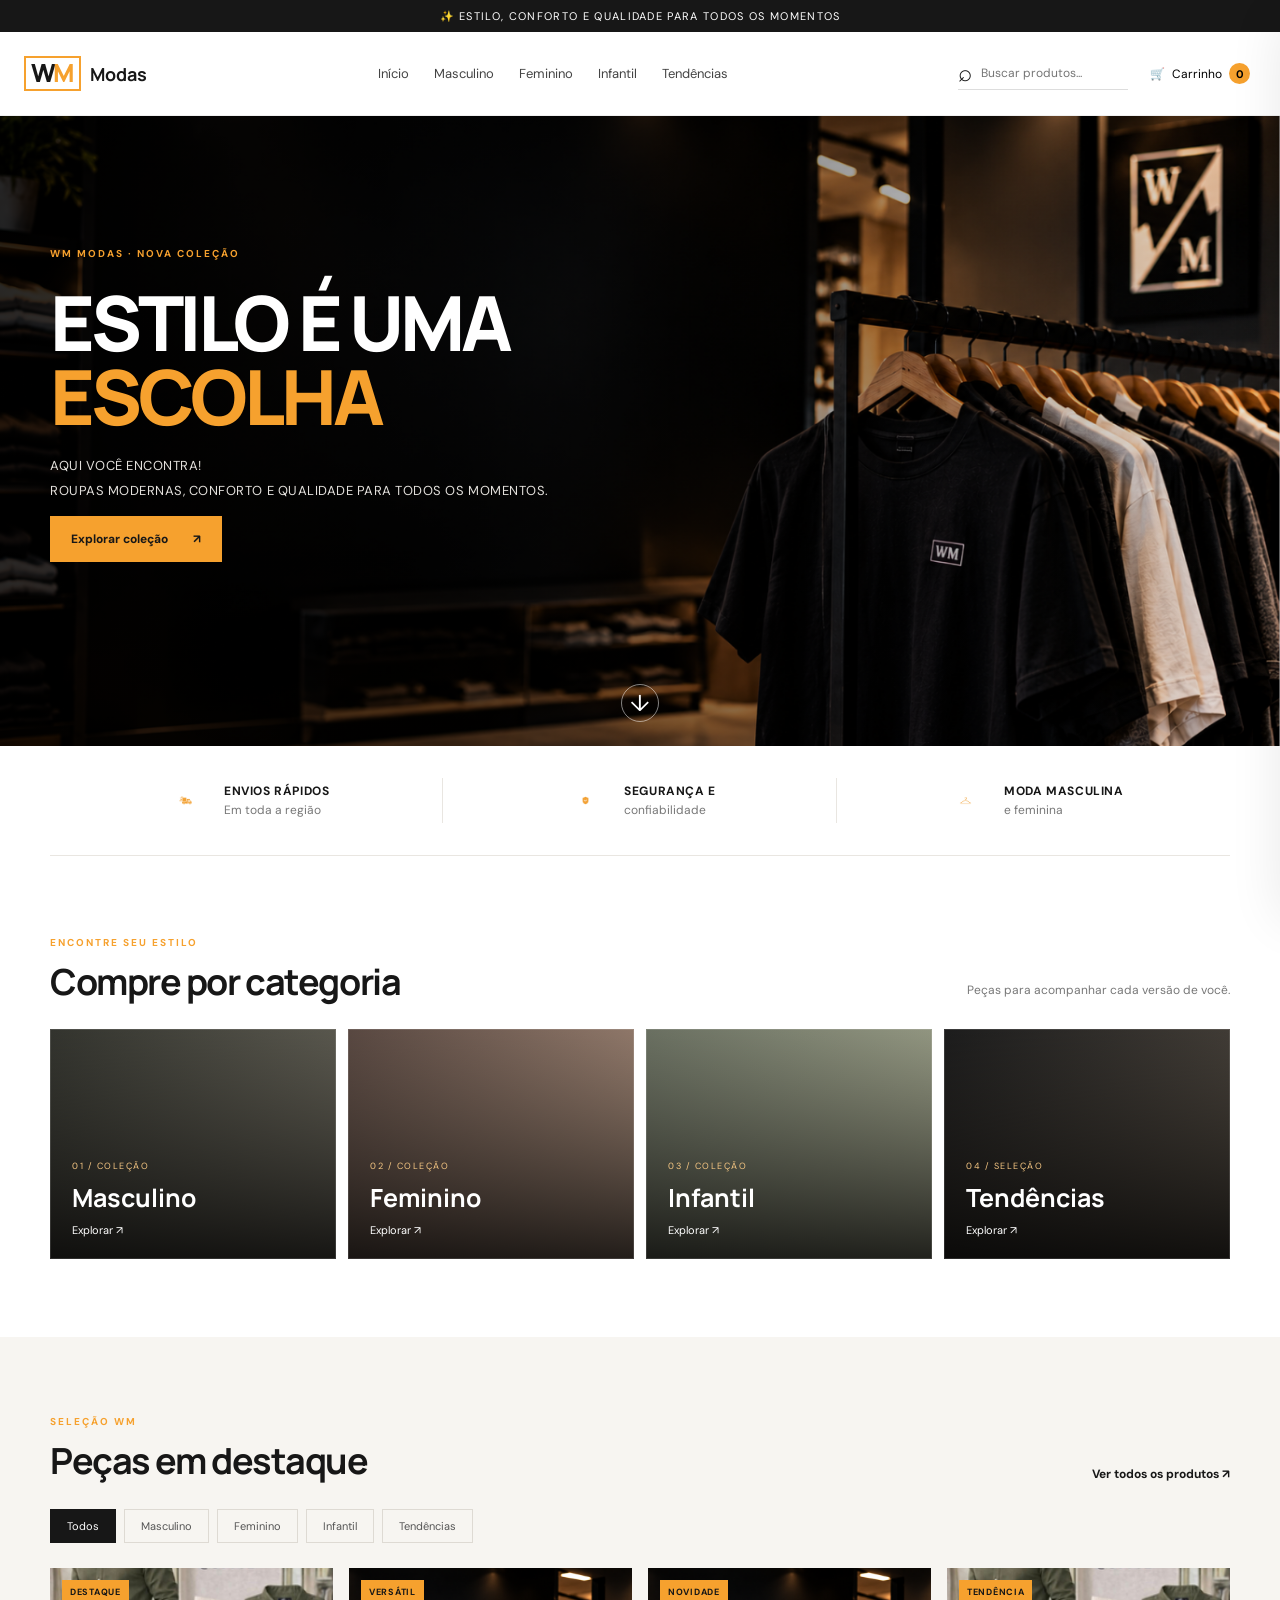
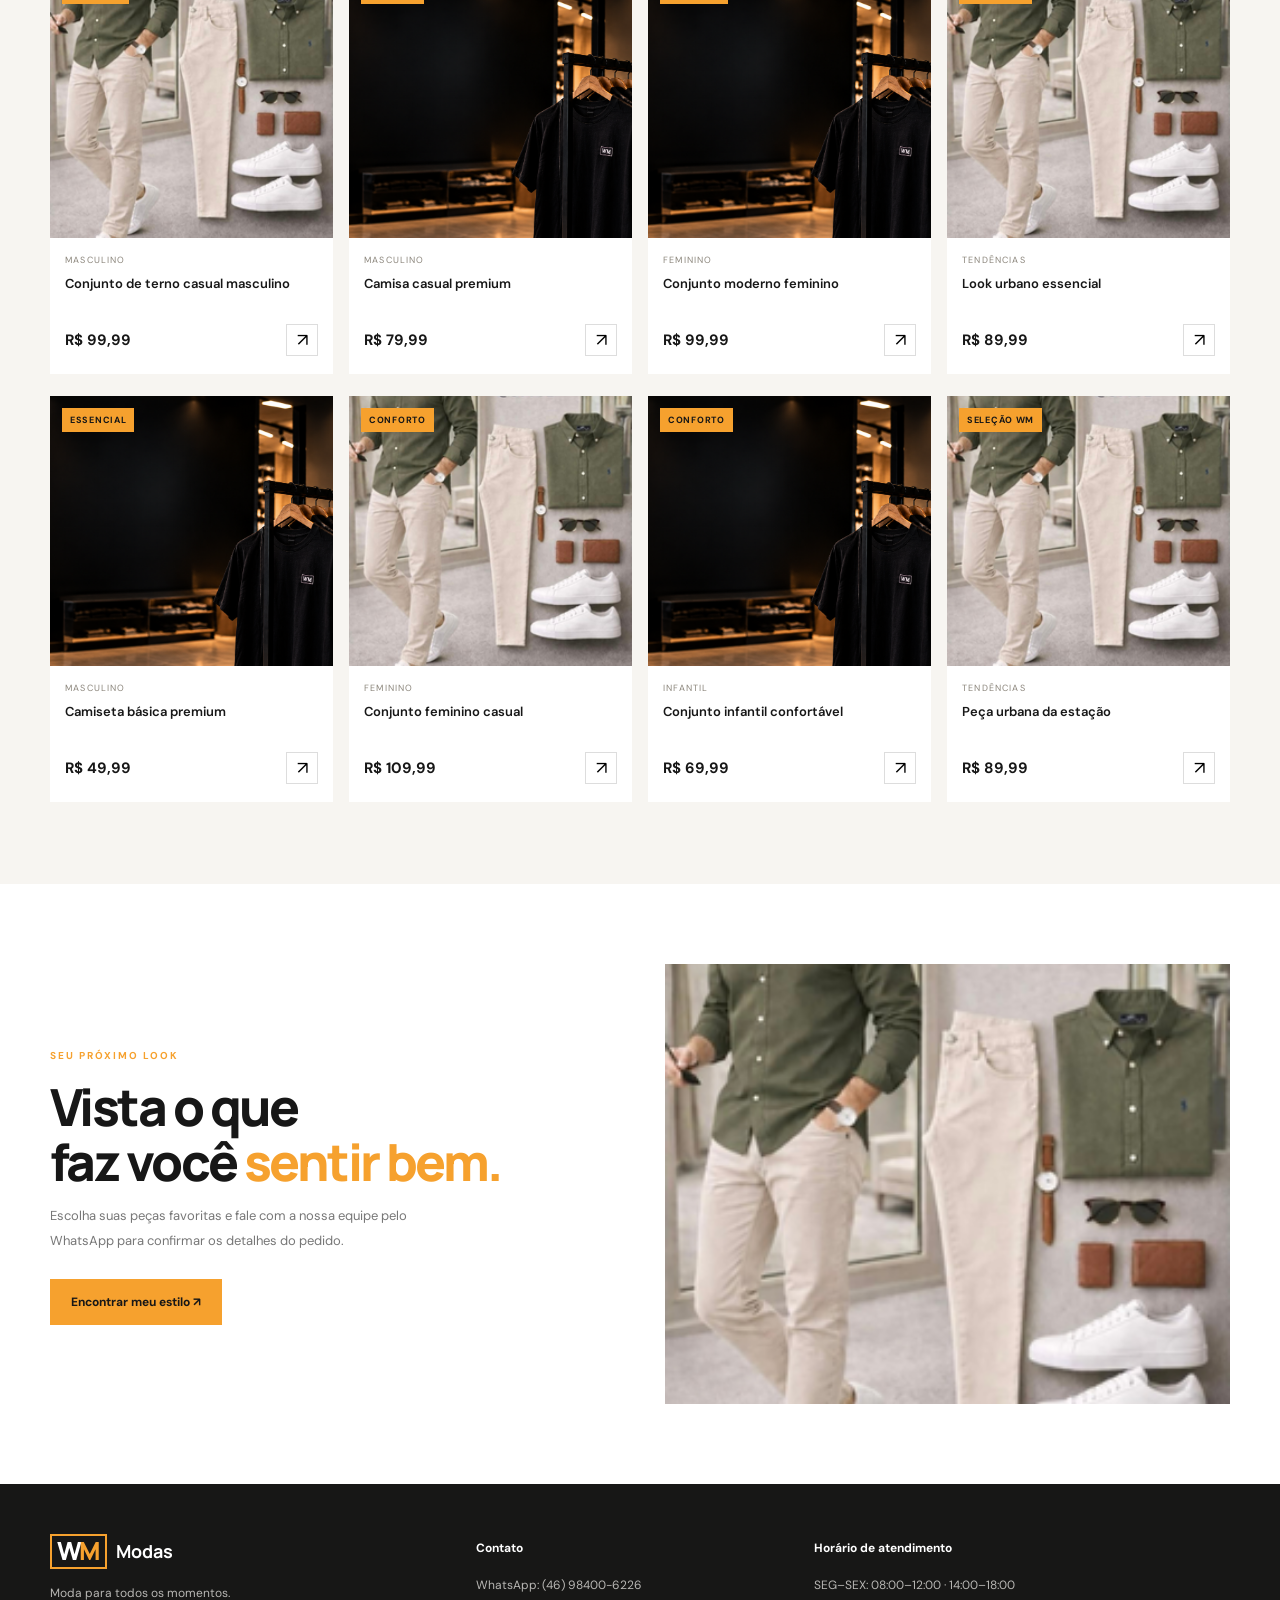
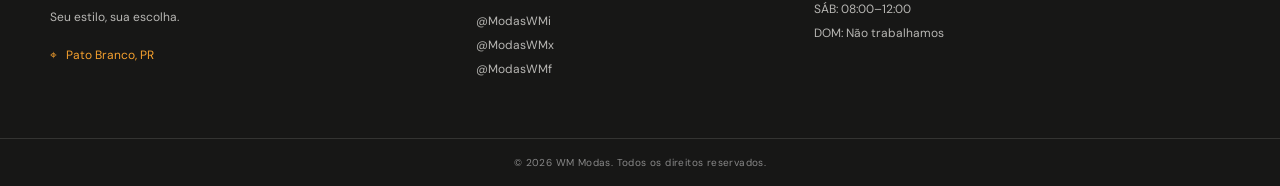
==== index.html @ 7b369477 "Add files via upload" ====
<!DOCTYPE html>
<html lang="pt-BR">
<head>
  <meta charset="UTF-8">
  <meta name="viewport" content="width=device-width, initial-scale=1.0">
  <meta name="theme-color" content="#f6a12e">
  <meta name="description" content="WM Modas — roupas modernas, conforto e qualidade para todos os momentos.">
  <title>WM Modas | Estilo é uma escolha</title>
  <link rel="stylesheet" href="style.css">
</head>
<body>
  <div class="topbar">✨ Estilo, conforto e qualidade para todos os momentos</div>
  <header class="header">
    <a class="brand" href="#inicio" aria-label="WM Modas início">
      <span class="brand-mark">W<span>M</span></span><span class="brand-name">Modas</span>
    </a>
    <button class="menu-toggle" id="menuToggle" aria-label="Abrir menu" aria-expanded="false">☰</button>
    <nav class="nav" id="nav">
      <a href="#inicio">Início</a><a href="#masculino" data-category-link="masculino">Masculino</a>
      <a href="#feminino" data-category-link="feminino">Feminino</a><a href="#infantil" data-category-link="infantil">Infantil</a>
      <a href="#tendencias">Tendências</a>
    </nav>
    <div class="header-actions">
      <label class="search"><span aria-hidden="true">⌕</span><input id="searchInput" type="search" placeholder="Buscar produtos..." aria-label="Buscar produtos"></label>
      <button class="cart-button" id="openCart" aria-label="Abrir carrinho"><span>🛒</span><span class="cart-label">Carrinho</span><b id="cartCount">0</b></button>
    </div>
  </header>

  <main>
    <section class="hero" id="inicio">
      <img class="hero-photo" src="assets/loja-hero.png" alt="Interior elegante de uma loja de roupas WM Modas">
      <div class="hero-overlay"></div>
      <div class="hero-content">
        <span class="eyebrow">WM MODAS · NOVA COLEÇÃO</span>
        <h1>ESTILO É UMA<br><em>ESCOLHA</em></h1>
        <p>AQUI VOCÊ ENCONTRA!<br>Roupas modernas, conforto e qualidade para todos os momentos.</p>
        <a class="primary-button" href="#produtos">Explorar coleção <span>↗</span></a>
      </div>
      <a class="scroll-cue" href="#beneficios" aria-label="Descer para ver mais">↓</a>
    </section>

    <section class="benefits wrap" id="beneficios">
      <article class="benefit"><div class="benefit-icon"><img src="assets/entrega.png" alt=""></div><div><h3>Envios rápidos</h3><p>Em toda a região</p></div></article>
      <article class="benefit"><div class="benefit-icon"><img src="assets/seguranca.png" alt=""></div><div><h3>Segurança e</h3><p>confiabilidade</p></div></article>
      <article class="benefit"><div class="benefit-icon"><img src="assets/moda.png" alt=""></div><div><h3>Moda masculina</h3><p>e feminina</p></div></article>
    </section>

    <section class="categories wrap">
      <div class="section-heading"><div><span class="eyebrow">ENCONTRE SEU ESTILO</span><h2>Compre por categoria</h2></div><p>Peças para acompanhar cada versão de você.</p></div>
      <div class="category-grid">
        <button class="category-card cat-men" data-filter="masculino"><span>01 / COLEÇÃO</span><strong>Masculino</strong><i>Explorar ↗</i></button>
        <button class="category-card cat-women" data-filter="feminino"><span>02 / COLEÇÃO</span><strong>Feminino</strong><i>Explorar ↗</i></button>
        <button class="category-card cat-kids" data-filter="infantil"><span>03 / COLEÇÃO</span><strong>Infantil</strong><i>Explorar ↗</i></button>
        <button class="category-card cat-trend" data-filter="tendencias"><span>04 / SELEÇÃO</span><strong>Tendências</strong><i>Explorar ↗</i></button>
      </div>
    </section>

    <section class="products-section" id="produtos">
      <div class="wrap">
        <div class="section-heading"><div><span class="eyebrow">SELEÇÃO WM</span><h2>Peças em destaque</h2></div><a class="text-link" href="#produtos" id="showAll">Ver todos os produtos ↗</a></div>
        <div class="filter-row" role="group" aria-label="Filtrar produtos">
          <button class="filter-chip active" data-filter="todos">Todos</button><button class="filter-chip" data-filter="masculino">Masculino</button><button class="filter-chip" data-filter="feminino">Feminino</button><button class="filter-chip" data-filter="infantil">Infantil</button><button class="filter-chip" data-filter="tendencias">Tendências</button>
        </div>
        <div class="product-grid" id="productGrid"></div>
        <p class="empty-state" id="emptyState" hidden>Nenhum produto encontrado. Tente outra busca.</p>
      </div>
    </section>

    <section class="promo wrap" id="tendencias">
      <div class="promo-copy"><span class="eyebrow">SEU PRÓXIMO LOOK</span><h2>Vista o que<br>faz você <em>sentir bem.</em></h2><p>Escolha suas peças favoritas e fale com a nossa equipe pelo WhatsApp para confirmar os detalhes do pedido.</p><a class="primary-button" href="#produtos">Encontrar meu estilo ↗</a></div>
      <img src="assets/look-masculino.png" alt="Sugestão de look casual masculino em tons neutros">
    </section>
  </main>

  <footer class="footer">
    <div class="footer-main wrap">
      <div><a class="brand brand-footer" href="#inicio"><span class="brand-mark">W<span>M</span></span><span class="brand-name">Modas</span></a><p>Moda para todos os momentos.<br>Seu estilo, sua escolha.</p><div class="footer-location">⌖ &nbsp; Pato Branco, PR</div></div>
      <div><h3>Contato</h3><a href="https://wa.me/5546984006226" target="_blank" rel="noopener">WhatsApp: (46) 98400-6226</a><p>@ModasWMi<br>@ModasWMx<br>@ModasWMf</p></div>
      <div><h3>Horário de atendimento</h3><p>SEG–SEX: 08:00–12:00 · 14:00–18:00<br>SÁB: 08:00–12:00<br>DOM: Não trabalhamos</p></div>
    </div>
    <div class="footer-bottom">© <span id="year"></span> WM Modas. Todos os direitos reservados.</div>
  </footer>

  <div class="cart-backdrop" id="cartBackdrop"></div>
  <aside class="cart-drawer" id="cartDrawer" aria-label="Seu carrinho" aria-hidden="true">
    <div class="cart-head"><div><span class="eyebrow">SUA SELEÇÃO</span><h2>Meu carrinho <span id="drawerCount">(0)</span></h2></div><button id="closeCart" class="close-button" aria-label="Fechar carrinho">×</button></div>
    <div class="cart-items" id="cartItems"></div>
    <div class="cart-empty" id="cartEmpty"><div class="empty-cart-icon">🛍</div><h3>Seu carrinho está vazio</h3><p>Encontre suas próximas peças favoritas.</p><button class="primary-button" id="continueShopping">Voltar para comprar</button></div>
    <div class="cart-footer" id="cartFooter" hidden><div class="subtotal"><span>Subtotal</span><strong id="cartSubtotal">R$ 0,00</strong></div><div class="subtotal"><span>Frete</span><span>A combinar</span></div><div class="total"><span>Total dos produtos</span><strong id="cartTotal">R$ 0,00</strong></div><p class="cart-note">O frete e a disponibilidade serão confirmados pelo vendedor.</p><button class="whatsapp-button" id="checkoutWhatsApp">Comunicar o vendedor via WhatsApp ↗</button><button class="clear-cart" id="clearCart">Esvaziar carrinho</button></div>
  </aside>
  <div class="product-detail-backdrop" id="productDetailBackdrop" aria-hidden="true"></div>
  <div class="toast" id="toast" role="status" aria-live="polite"></div>
  <script src="script.js"></script>
</body>
</html>
---- style.css ----
@import url('https://fonts.googleapis.com/css2?family=DM+Sans:wght@400;500;600;700&family=Manrope:wght@400;500;600;700;800&display=swap');
:root{--orange:#f6a12e;--orange-dark:#dc8416;--ink:#171717;--muted:#777;--cream:#f7f5f1;--line:#e9e6e1;--white:#fff;--shadow:0 18px 50px rgba(20,20,20,.09)}
*{box-sizing:border-box}html{scroll-behavior:smooth;scroll-padding-top:90px}body{margin:0;color:var(--ink);font-family:'DM Sans',sans-serif;background:#fff}button,input{font:inherit}button,a{-webkit-tap-highlight-color:transparent}a{color:inherit;text-decoration:none}.wrap{width:min(1180px,calc(100% - 48px));margin:auto}.topbar{background:var(--ink);color:#fff;text-align:center;padding:9px 16px;font-size:11px;letter-spacing:.12em;text-transform:uppercase}.header{height:84px;display:flex;align-items:center;justify-content:space-between;gap:28px;padding:0 max(24px,calc((100vw - 1300px)/2));background:#fff;position:sticky;top:0;z-index:20;border-bottom:1px solid rgba(0,0,0,.06)}.brand{display:flex;align-items:center;gap:9px;flex-shrink:0}.brand-mark{font-family:Manrope,sans-serif;font-weight:800;letter-spacing:-.14em;font-size:25px;border:2px solid var(--orange);padding:2px 8px 4px 5px;line-height:1}.brand-mark span{color:var(--orange)}.brand-name{font-family:Manrope,sans-serif;font-weight:700;font-size:18px}.nav{display:flex;align-items:center;gap:25px}.nav a{font-size:13px;color:#444;transition:color .2s}.nav a:hover,.text-link:hover{color:var(--orange-dark)}.header-actions{display:flex;align-items:center;gap:16px}.search{display:flex;align-items:center;gap:7px;border-bottom:1px solid #ddd;padding:7px 0;width:170px}.search span{font-size:24px;line-height:16px}.search input{width:100%;border:0;outline:0;font-size:12px;background:transparent}.cart-button{border:0;background:none;display:flex;align-items:center;gap:7px;cursor:pointer;font-size:12px}.cart-button b{display:grid;place-items:center;background:var(--orange);width:21px;height:21px;border-radius:50%;font-size:11px}.menu-toggle{display:none;background:none;border:0;font-size:25px}.hero{height:min(630px,68vw);min-height:480px;position:relative;overflow:hidden;background:#151311;color:#fff}.hero-photo{position:absolute;inset:0;width:100%;height:100%;object-fit:cover;object-position:center 57%}.hero-overlay{position:absolute;inset:0;background:linear-gradient(90deg,rgba(0,0,0,.84) 0%,rgba(0,0,0,.66) 36%,rgba(0,0,0,.05) 100%)}.hero-content{position:relative;z-index:1;width:min(1180px,calc(100% - 48px));margin:auto;padding-top:125px}.eyebrow{font-size:10px;font-weight:700;letter-spacing:.2em;color:var(--orange);text-transform:uppercase}.hero h1{font:800 clamp(44px,6vw,76px)/.98 Manrope,sans-serif;letter-spacing:-.055em;margin:23px 0 20px}.hero h1 em,.promo h2 em{font-style:normal;color:var(--orange)}.hero-content p{font-size:13px;line-height:1.9;color:#e3e0dc;letter-spacing:.04em;text-transform:uppercase}.primary-button{display:inline-flex;align-items:center;justify-content:center;gap:25px;background:var(--orange);color:#171717;padding:15px 21px;border:0;font-size:12px;font-weight:700;cursor:pointer;transition:background .2s,transform .2s}.primary-button:hover{background:#ffb74e;transform:translateY(-2px)}.scroll-cue{position:absolute;z-index:2;bottom:24px;left:50%;transform:translateX(-50%);display:grid;place-items:center;border:1px solid #ffffff80;color:#fff;width:38px;height:38px;border-radius:50%;font-size:23px}.benefits{display:grid;grid-template-columns:repeat(3,1fr);padding:32px 0;border-bottom:1px solid var(--line)}.benefit{display:flex;align-items:center;justify-content:center;gap:16px;border-right:1px solid var(--line)}.benefit:last-child{border:0}.benefit-icon{width:45px;height:45px;display:grid;place-items:center}.benefit-icon img{width:43px;height:43px;object-fit:contain}.benefit h3{margin:0 0 3px;font-size:12px;text-transform:uppercase;letter-spacing:.05em}.benefit p{margin:0;color:var(--muted);font-size:12px}.categories{padding:74px 0 78px}.section-heading{display:flex;justify-content:space-between;align-items:end;gap:24px;margin-bottom:27px}.section-heading h2{font:700 clamp(26px,3vw,36px)/1.15 Manrope,sans-serif;letter-spacing:-.04em;margin:10px 0 0}.section-heading>p{font-size:12px;color:var(--muted);margin:0 0 4px}.category-grid{display:grid;grid-template-columns:repeat(4,1fr);gap:12px}.category-card{height:230px;position:relative;display:flex;flex-direction:column;justify-content:flex-end;align-items:flex-start;padding:22px;border:0;text-align:left;color:white;cursor:pointer;overflow:hidden;background:#262321}.category-card:before{content:"";position:absolute;inset:0;background:linear-gradient(0deg,rgba(0,0,0,.82),rgba(0,0,0,.03));z-index:0;transition:opacity .2s}.category-card:after{content:"";position:absolute;inset:0;border:1px solid rgba(255,255,255,.13);pointer-events:none}.category-card:hover{filter:brightness(1.12)}.category-card>*{position:relative;z-index:1}.category-card span{font-size:9px;letter-spacing:.17em;color:#f6c783}.category-card strong{font:700 25px Manrope,sans-serif;margin:8px 0}.category-card i{font-style:normal;font-size:11px}.cat-men{background:linear-gradient(135deg,#34352f,#7b776a)}.cat-women{background:linear-gradient(135deg,#5b4a43,#c0a28d)}.cat-kids{background:linear-gradient(135deg,#6d7364,#b6b99e)}.cat-trend{background:linear-gradient(135deg,#1d1d1d,#60574c)}.products-section{background:var(--cream);padding:72px 0 82px}.text-link{font-size:12px;font-weight:700}.filter-row{display:flex;gap:8px;margin:0 0 25px;flex-wrap:wrap}.filter-chip{padding:9px 16px;background:transparent;border:1px solid #dedad3;color:#555;font-size:11px;cursor:pointer}.filter-chip.active,.filter-chip:hover{background:var(--ink);border-color:var(--ink);color:#fff}.product-grid{display:grid;grid-template-columns:repeat(4,1fr);gap:22px 16px}.product-card{background:#fff;min-width:0}.product-image{height:270px;background:#ebe8e2;position:relative;overflow:hidden}.product-image img{width:100%;height:100%;object-fit:cover;transition:transform .45s}.product-card:hover .product-image img{transform:scale(1.04)}.product-tag{position:absolute;left:12px;top:12px;background:var(--orange);padding:6px 8px;font-size:9px;font-weight:700;text-transform:uppercase;letter-spacing:.08em}.quick-add{position:absolute;bottom:12px;left:12px;right:12px;background:#fff;border:0;padding:12px;font-size:11px;font-weight:700;cursor:pointer;opacity:0;transform:translateY(8px);transition:.2s}.product-card:hover .quick-add,.quick-add:focus{opacity:1;transform:translateY(0)}.product-info{padding:16px 15px 18px}.product-category{font-size:9px;letter-spacing:.13em;text-transform:uppercase;color:#8b857b}.product-info h3{font-size:13px;font-weight:600;margin:8px 0 12px;line-height:1.5;min-height:38px}.product-bottom{display:flex;justify-content:space-between;align-items:center;gap:10px}.price{font-size:15px;font-weight:700}.old-price{font-size:10px;color:#999;text-decoration:line-through;margin-left:5px}.details-button{border:1px solid #ddd;background:#fff;width:32px;height:32px;cursor:pointer;font-size:18px}.details-button:hover{border-color:var(--orange);color:var(--orange-dark)}.empty-state{text-align:center;padding:40px;color:var(--muted)}.promo{display:grid;grid-template-columns:1fr 1fr;align-items:center;gap:50px;padding-top:80px;padding-bottom:80px}.promo-copy{padding:20px 0}.promo h2{font:800 clamp(34px,4vw,52px)/1.08 Manrope,sans-serif;letter-spacing:-.05em;margin:15px 0}.promo p{max-width:420px;color:var(--muted);font-size:13px;line-height:1.9;margin-bottom:25px}.promo>img{width:100%;max-height:440px;object-fit:cover;object-position:center 35%}.footer{background:#171716;color:#fff}.footer-main{display:grid;grid-template-columns:1.3fr 1fr 1.4fr;gap:40px;padding-top:50px;padding-bottom:45px}.brand-footer .brand-name{color:#fff}.footer-main p,.footer-main a:not(.brand){font-size:12px;line-height:2;color:#b8b7b4}.footer-main h3{font-size:12px;margin:6px 0 17px}.footer-location{font-size:12px;color:var(--orange);margin-top:18px}.footer-bottom{text-align:center;padding:17px 20px;border-top:1px solid #343432;color:#888;font-size:10px;letter-spacing:.04em}.cart-backdrop{position:fixed;inset:0;background:rgba(0,0,0,.45);z-index:39;opacity:0;visibility:hidden;transition:.25s}.cart-backdrop.open{opacity:1;visibility:visible}.cart-drawer{position:fixed;z-index:40;right:0;top:0;height:100dvh;width:min(460px,100%);background:#fff;transform:translateX(100%);transition:transform .3s ease;display:flex;flex-direction:column;box-shadow:var(--shadow)}.cart-drawer.open{transform:translateX(0)}.cart-head{display:flex;justify-content:space-between;align-items:center;padding:25px 25px 20px;border-bottom:1px solid var(--line)}.cart-head h2{font:700 24px Manrope,sans-serif;margin:7px 0 0}.cart-head h2 span{font:400 13px 'DM Sans',sans-serif;color:var(--muted)}.close-button{font-size:31px;background:none;border:0;cursor:pointer}.cart-items{overflow-y:auto;padding:0 25px;flex:1}.cart-line{display:grid;grid-template-columns:76px 1fr auto;gap:13px;padding:18px 0;border-bottom:1px solid var(--line)}.cart-line img{width:76px;height:88px;object-fit:cover;background:var(--cream)}.cart-line h4{font-size:12px;line-height:1.45;margin:3px 0 6px}.cart-line .line-meta{font-size:10px;color:var(--muted);margin-bottom:8px}.cart-line .line-price{font-size:12px;font-weight:700}.qty-controls{display:flex;align-items:center;gap:10px;margin-top:9px}.qty-controls button{width:24px;height:24px;background:#fff;border:1px solid #ddd;cursor:pointer}.qty-controls span{font-size:12px}.remove-item{border:0;background:none;color:#888;cursor:pointer;font-size:11px;text-decoration:underline;margin-top:6px;padding:0}.cart-empty{padding:40px 25px;text-align:center}.cart-empty h3{font:700 19px Manrope,sans-serif}.cart-empty p{font-size:12px;color:var(--muted);margin-bottom:20px}.empty-cart-icon{font-size:38px}.cart-footer{padding:22px 25px 25px;border-top:1px solid var(--line);background:#fff}.subtotal,.total{display:flex;justify-content:space-between;align-items:center;font-size:12px;margin-bottom:12px}.subtotal{color:#777}.total{padding-top:14px;border-top:1px solid var(--line);font-size:14px;color:var(--ink)}.total strong{font-size:21px}.cart-note{font-size:10px;color:#888;line-height:1.5;margin:14px 0}.whatsapp-button{width:100%;border:0;background:#25a75a;color:#fff;padding:15px 10px;font-size:12px;font-weight:700;cursor:pointer}.whatsapp-button:hover{background:#1d914c}.clear-cart{display:block;margin:13px auto 0;background:none;border:0;text-decoration:underline;color:#777;font-size:11px;cursor:pointer}.toast{position:fixed;z-index:60;bottom:25px;left:50%;transform:translate(-50%,20px);padding:12px 18px;background:#171717;color:#fff;font-size:12px;opacity:0;pointer-events:none;transition:.25s}.toast.show{opacity:1;transform:translate(-50%,0)}[hidden]{display:none!important}
@media(max-width:1000px){.header{gap:15px}.nav{gap:13px}.search{width:130px}.product-grid{grid-template-columns:repeat(3,1fr)}.product-image{height:260px}.category-card{height:200px;padding:16px}.category-card strong{font-size:21px}.hero-content{padding-top:105px}}
@media(max-width:760px){.wrap{width:calc(100% - 32px)}.topbar{font-size:9px}.header{height:70px;padding:0 16px;gap:12px}.menu-toggle{display:block;order:3}.nav{display:none;position:absolute;top:70px;left:0;right:0;background:#fff;padding:20px 24px;box-shadow:var(--shadow);flex-direction:column;align-items:flex-start;gap:18px}.nav.open{display:flex}.header-actions{margin-left:auto}.search{width:32px;border:0}.search input{width:0;min-width:0;padding:0;transition:width .2s}.search:focus-within{width:150px;border-bottom:1px solid #ddd}.search:focus-within input{width:125px}.cart-label{display:none}.brand-mark{font-size:21px}.brand-name{font-size:15px}.hero{min-height:500px;height:76vh;max-height:650px}.hero-photo{object-position:62% center}.hero-overlay{background:linear-gradient(90deg,rgba(0,0,0,.83),rgba(0,0,0,.48) 65%,rgba(0,0,0,.1))}.hero-content{width:calc(100% - 40px);padding-top:115px}.hero h1{font-size:clamp(43px,11vw,65px)}.hero-content p{font-size:11px;max-width:300px}.benefits{padding:22px 0;gap:7px}.benefit{flex-direction:column;text-align:center;gap:7px;padding:0 4px}.benefit-icon{height:34px;width:34px}.benefit-icon img{height:32px;width:32px}.benefit h3,.benefit p{font-size:9px}.categories{padding:55px 0}.section-heading{align-items:flex-start;flex-direction:column;gap:10px}.section-heading h2{font-size:28px}.category-grid{grid-template-columns:repeat(2,1fr);gap:9px}.category-card{height:190px}.category-card strong{font-size:23px}.products-section{padding:55px 0}.product-grid{grid-template-columns:repeat(2,minmax(0,1fr));gap:12px}.product-image{height:clamp(170px,48vw,270px)}.product-info{padding:12px 10px 14px}.product-info h3{font-size:12px;min-height:36px}.price{font-size:13px}.old-price{display:block;margin:4px 0 0}.quick-add{opacity:1;transform:none;bottom:8px;left:8px;right:8px;padding:9px;font-size:10px}.product-tag{left:8px;top:8px;font-size:8px}.filter-chip{padding:8px 11px}.promo{grid-template-columns:1fr;gap:22px;padding-top:55px;padding-bottom:55px}.promo-copy{padding:0}.promo>img{max-height:360px}.footer-main{grid-template-columns:1fr 1fr;gap:30px 18px;padding-top:38px}.footer-main>div:first-child{grid-column:1/-1}.footer-main>div:last-child{grid-column:1/-1}.footer-main p,.footer-main a:not(.brand){font-size:11px}.cart-head{padding:21px 18px}.cart-items{padding:0 18px}.cart-footer{padding:18px}.cart-line{grid-template-columns:65px 1fr auto;gap:10px}.cart-line img{width:65px;height:78px}}
@media(prefers-reduced-motion:reduce){*,*::before,*::after{scroll-behavior:auto!important;transition:none!important}}

/* Página de detalhes do produto, inspirada na referência enviada */
.product-detail-backdrop{position:fixed;inset:0;background:rgba(0,0,0,.58);z-index:49;display:none;align-items:center;justify-content:center;padding:24px;overflow-y:auto}
.product-detail-backdrop.open{display:flex}
.product-detail{position:relative;background:#fff;width:min(980px,100%);max-height:calc(100dvh - 48px);overflow:auto;display:grid;grid-template-columns:minmax(0,1fr) minmax(0,1fr);gap:28px;padding:28px;box-shadow:0 20px 80px #0003}
.detail-close{position:absolute;right:14px;top:10px;border:0;background:#fff;font-size:30px;line-height:1;cursor:pointer;z-index:2}
.detail-photo{width:100%;height: min(64vh,600px);min-height:380px;object-fit:cover;background:#f2f0ed}
.detail-info{padding:12px 12px 12px 0;display:flex;flex-direction:column;align-items:flex-start}
.detail-info h2{font-size:clamp(19px,2vw,25px);line-height:1.35;margin:0 30px 22px 0;font-weight:700}
.detail-price{font-size:27px;font-weight:800;margin:0 0 28px}
.detail-price small{font-size:18px;font-weight:500}
.detail-label{font-weight:700;font-size:14px;margin:0 0 13px}
.detail-options{display:flex;flex-wrap:wrap;gap:9px;margin-bottom:28px}
.detail-option{border:1px solid #a7a7a7;background:#fff;border-radius:20px;min-width:45px;padding:5px 13px;cursor:pointer;font-size:14px}
.detail-option.selected{background:#111;color:#fff;border-color:#111}
.detail-colors{display:flex;flex-wrap:wrap;gap:10px;margin-bottom:30px}
.detail-color{width:43px;height:43px;border:1px solid #222;border-radius:50%;cursor:pointer;position:relative}
.detail-color.selected:after{content:"✓";position:absolute;inset:0;display:grid;place-items:center;color:#fff;text-shadow:0 1px 3px #000;font-weight:800}
.detail-add{width:100%;min-height:62px;background:#050505;color:#fff;border:0;padding:16px;font-size:17px;font-weight:800;letter-spacing:.06em;cursor:pointer;margin-top:auto}
.detail-add:hover{background:var(--orange);color:#111}
.detail-description{font-size:13px;line-height:1.7;color:#666;margin:0 0 22px}
@media(max-width:650px){.product-detail-backdrop{padding:0;align-items:flex-end}.product-detail{grid-template-columns:1fr;gap:18px;padding:18px;width:100%;max-height:94dvh}.detail-photo{height:36vh;min-height:230px;max-height:360px}.detail-info{padding:0}.detail-info h2{font-size:19px;margin-bottom:12px}.detail-price{margin-bottom:20px}.detail-options{margin-bottom:20px}.detail-colors{margin-bottom:20px}.detail-add{min-height:54px;font-size:15px}}
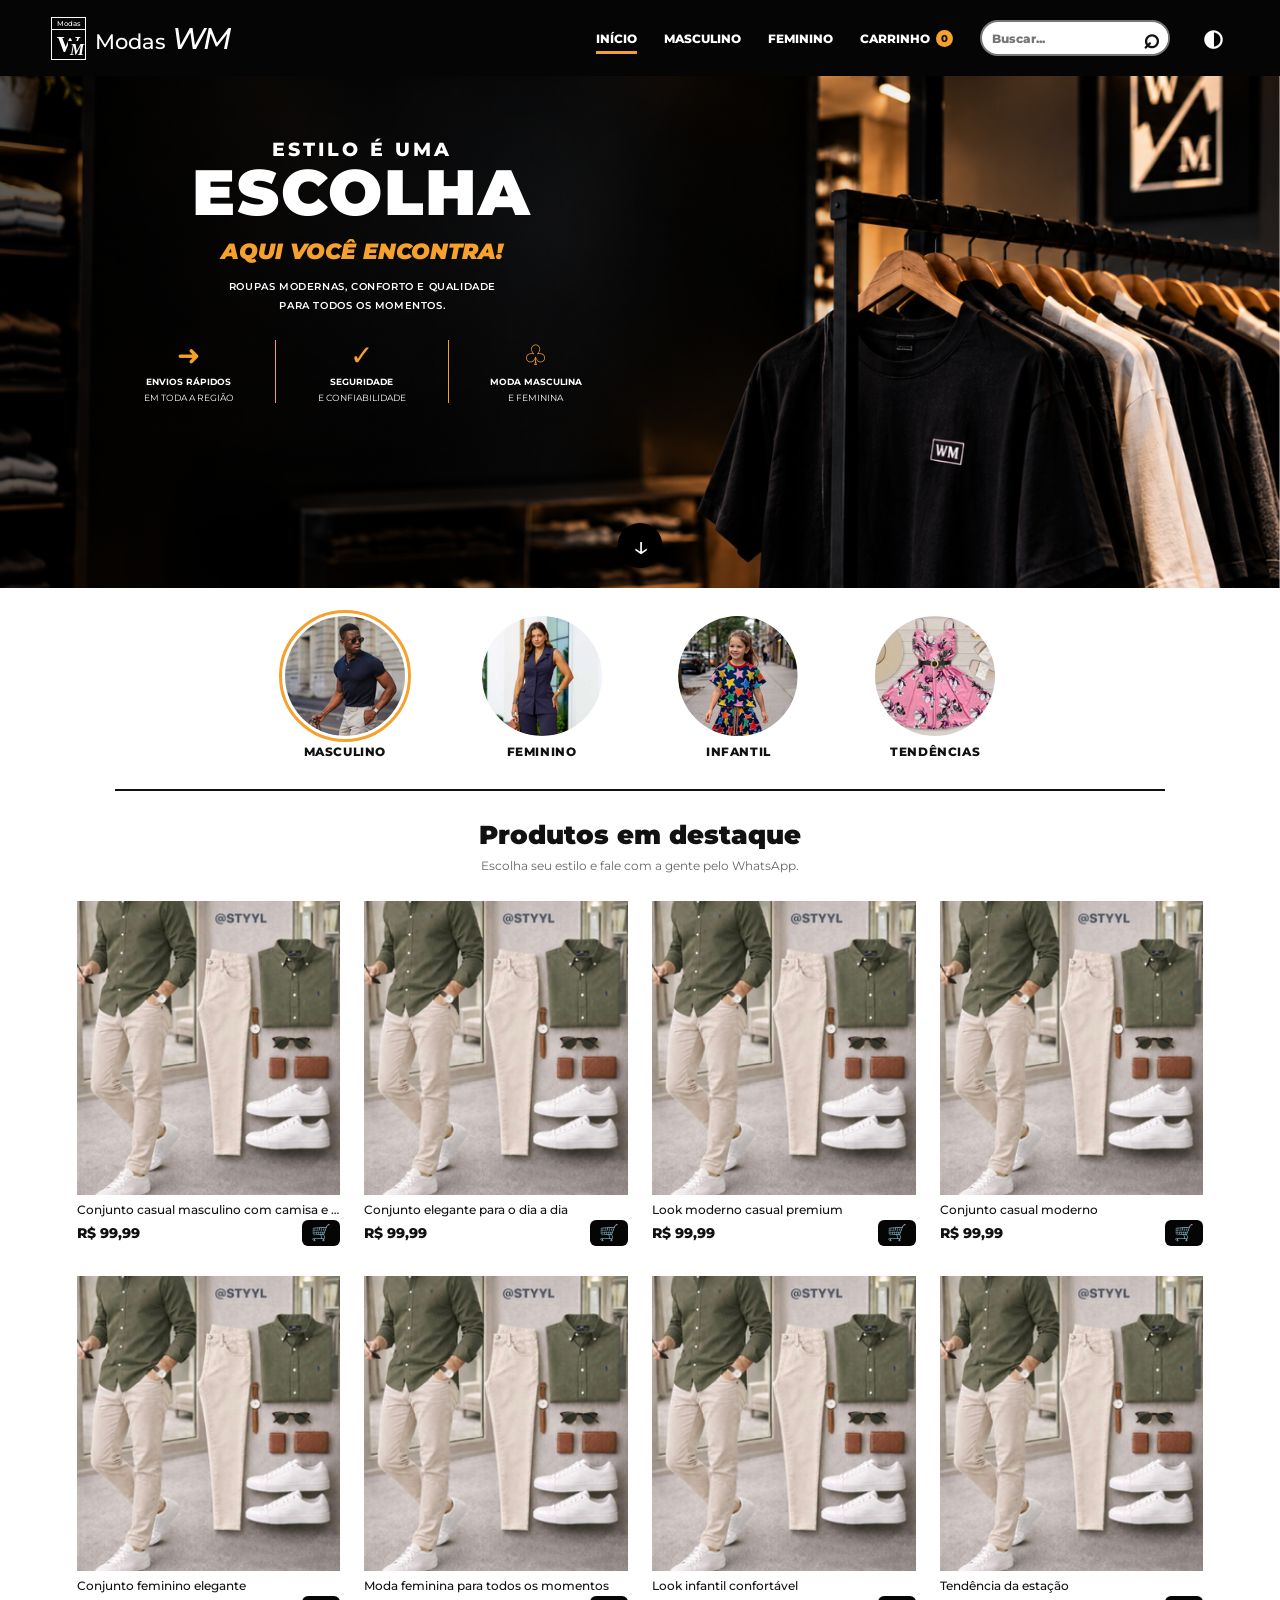
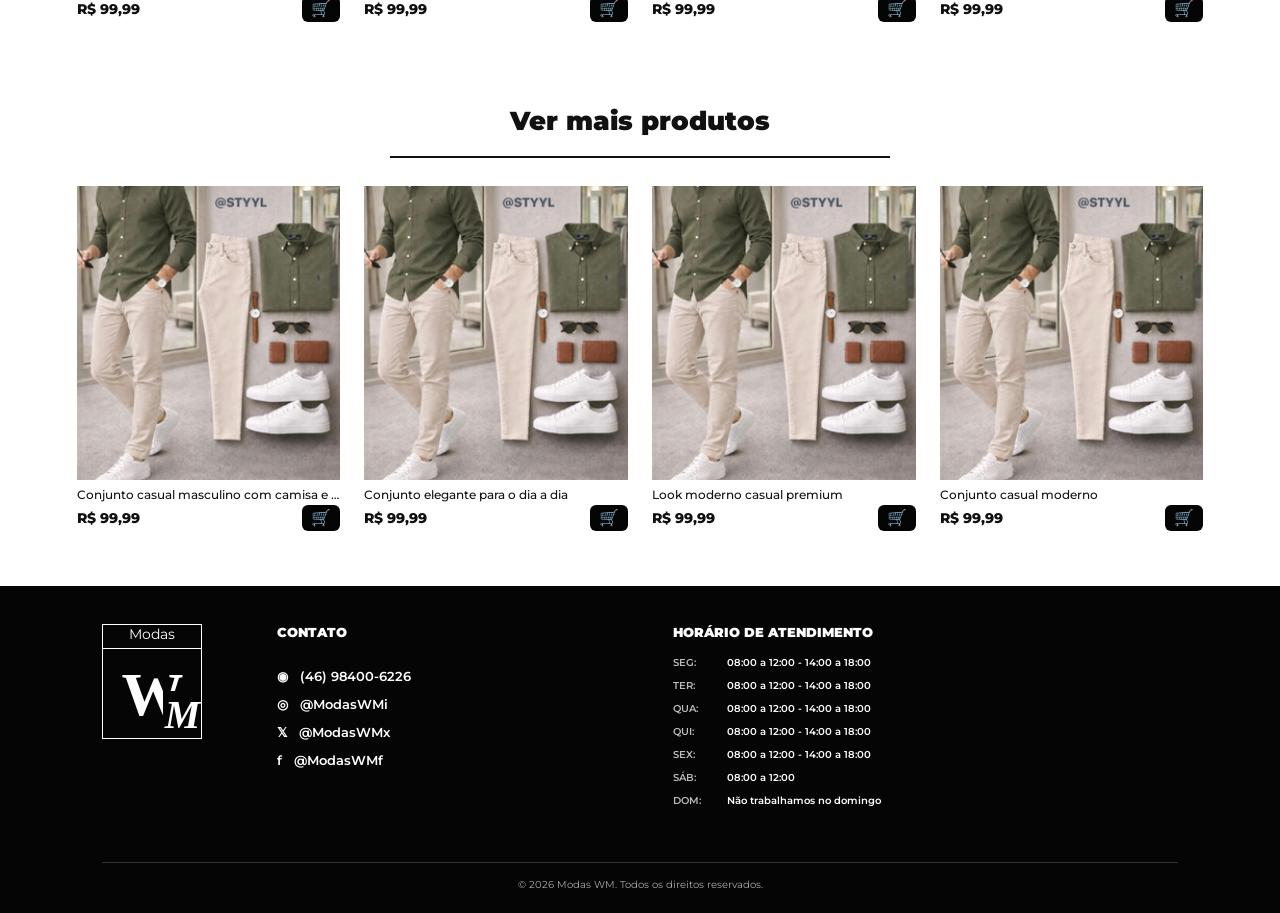
==== commit 7ec8669a: "Add files via upload" ====
--- a/index.html
+++ b/index.html
@@ -1,95 +1,129 @@
-<!DOCTYPE html>
+<!doctype html>
 <html lang="pt-BR">
 <head>
-  <meta charset="UTF-8">
-  <meta name="viewport" content="width=device-width, initial-scale=1.0">
-  <meta name="theme-color" content="#f6a12e">
-  <meta name="description" content="WM Modas — roupas modernas, conforto e qualidade para todos os momentos.">
-  <title>WM Modas | Estilo é uma escolha</title>
-  <link rel="stylesheet" href="style.css">
+  <meta charset="utf-8">
+  <meta name="viewport" content="width=device-width, initial-scale=1">
+  <meta name="description" content="Modas WM — roupas modernas, conforto e qualidade para todos os momentos.">
+  <title>Modas WM | Estilo é uma escolha</title>
+  <link rel="preconnect" href="https://fonts.googleapis.com">
+  <link rel="preconnect" href="https://fonts.gstatic.com" crossorigin>
+  <link href="https://fonts.googleapis.com/css2?family=Montserrat:wght@400;500;600;700;800;900&display=swap" rel="stylesheet">
+  <link rel="stylesheet" href="styles.css">
 </head>
 <body>
-  <div class="topbar">✨ Estilo, conforto e qualidade para todos os momentos</div>
-  <header class="header">
-    <a class="brand" href="#inicio" aria-label="WM Modas início">
-      <span class="brand-mark">W<span>M</span></span><span class="brand-name">Modas</span>
+  <header class="site-header">
+    <a class="brand" href="#inicio" aria-label="Modas WM - início">
+      <span class="brand-mark"><small>Modas</small><b>W</b><i>M</i></span>
+      <span>Modas <em>WM</em></span>
     </a>
     <button class="menu-toggle" id="menuToggle" aria-label="Abrir menu" aria-expanded="false">☰</button>
-    <nav class="nav" id="nav">
-      <a href="#inicio">Início</a><a href="#masculino" data-category-link="masculino">Masculino</a>
-      <a href="#feminino" data-category-link="feminino">Feminino</a><a href="#infantil" data-category-link="infantil">Infantil</a>
-      <a href="#tendencias">Tendências</a>
+    <nav class="main-nav" id="mainNav" aria-label="Menu principal">
+      <a class="nav-link active" href="#inicio">Início</a>
+      <a class="nav-link" href="#produtos" data-category-link="masculino">Masculino</a>
+      <a class="nav-link" href="#produtos" data-category-link="feminino">Feminino</a>
+      <a class="nav-link cart-nav" href="carrinho.html">Carrinho <span id="cartCount">0</span></a>
+      <label class="search-box"><input id="searchInput" type="search" placeholder="Buscar..." aria-label="Buscar produtos"><button id="searchButton" aria-label="Buscar">⌕</button></label>
+      <button class="theme-toggle" id="themeToggle" aria-label="Ativar modo escuro" title="Alternar aparência">◐</button>
     </nav>
-    <div class="header-actions">
-      <label class="search"><span aria-hidden="true">⌕</span><input id="searchInput" type="search" placeholder="Buscar produtos..." aria-label="Buscar produtos"></label>
-      <button class="cart-button" id="openCart" aria-label="Abrir carrinho"><span>🛒</span><span class="cart-label">Carrinho</span><b id="cartCount">0</b></button>
-    </div>
   </header>
 
   <main>
-    <section class="hero" id="inicio">
-      <img class="hero-photo" src="assets/loja-hero.png" alt="Interior elegante de uma loja de roupas WM Modas">
-      <div class="hero-overlay"></div>
-      <div class="hero-content">
-        <span class="eyebrow">WM MODAS · NOVA COLEÇÃO</span>
-        <h1>ESTILO É UMA<br><em>ESCOLHA</em></h1>
-        <p>AQUI VOCÊ ENCONTRA!<br>Roupas modernas, conforto e qualidade para todos os momentos.</p>
-        <a class="primary-button" href="#produtos">Explorar coleção <span>↗</span></a>
+    <section class="hero" id="inicio" aria-label="Apresentação da loja">
+      <img src="assets/loja-hero.png" alt="Interior moderno de loja de roupas com camisetas em cabides">
+      <div class="hero-copy">
+        <p class="eyebrow">ESTILO É UMA</p>
+        <h1>ESCOLHA</h1>
+        <p class="hero-highlight">AQUI VOCÊ ENCONTRA!</p>
+        <p class="hero-description">ROUPAS MODERNAS, CONFORTO E QUALIDADE<br>PARA TODOS OS MOMENTOS.</p>
+        <div class="benefits">
+          <div><span class="benefit-icon">➜</span><b>ENVIOS RÁPIDOS</b><small>EM TODA A REGIÃO</small></div>
+          <div><span class="benefit-icon">✓</span><b>SEGURIDADE</b><small>E CONFIABILIDADE</small></div>
+          <div><span class="benefit-icon">♧</span><b>MODA MASCULINA</b><small>E FEMININA</small></div>
+        </div>
       </div>
-      <a class="scroll-cue" href="#beneficios" aria-label="Descer para ver mais">↓</a>
+      <a class="scroll-cue" href="#categorias" aria-label="Descer para categorias">↓</a>
     </section>
 
-    <section class="benefits wrap" id="beneficios">
-      <article class="benefit"><div class="benefit-icon"><img src="assets/entrega.png" alt=""></div><div><h3>Envios rápidos</h3><p>Em toda a região</p></div></article>
-      <article class="benefit"><div class="benefit-icon"><img src="assets/seguranca.png" alt=""></div><div><h3>Segurança e</h3><p>confiabilidade</p></div></article>
-      <article class="benefit"><div class="benefit-icon"><img src="assets/moda.png" alt=""></div><div><h3>Moda masculina</h3><p>e feminina</p></div></article>
-    </section>
-
-    <section class="categories wrap">
-      <div class="section-heading"><div><span class="eyebrow">ENCONTRE SEU ESTILO</span><h2>Compre por categoria</h2></div><p>Peças para acompanhar cada versão de você.</p></div>
-      <div class="category-grid">
-        <button class="category-card cat-men" data-filter="masculino"><span>01 / COLEÇÃO</span><strong>Masculino</strong><i>Explorar ↗</i></button>
-        <button class="category-card cat-women" data-filter="feminino"><span>02 / COLEÇÃO</span><strong>Feminino</strong><i>Explorar ↗</i></button>
-        <button class="category-card cat-kids" data-filter="infantil"><span>03 / COLEÇÃO</span><strong>Infantil</strong><i>Explorar ↗</i></button>
-        <button class="category-card cat-trend" data-filter="tendencias"><span>04 / SELEÇÃO</span><strong>Tendências</strong><i>Explorar ↗</i></button>
+    <section class="category-section" id="categorias" aria-label="Categorias">
+      <div class="category-list">
+        <button class="category-card selected" data-category="todos"><img src="assets/categoria-masculino.png" alt=""><span>Masculino</span></button>
+        <button class="category-card" data-category="feminino"><img src="assets/categoria-feminino.png" alt=""><span>Feminino</span></button>
+        <button class="category-card" data-category="infantil"><img src="assets/categoria-infantil.png" alt=""><span>Infantil</span></button>
+        <button class="category-card" data-category="tendencias"><img src="assets/categoria-tendencias.png" alt=""><span>Tendências</span></button>
       </div>
+      <div class="category-rule"></div>
     </section>
 
     <section class="products-section" id="produtos">
-      <div class="wrap">
-        <div class="section-heading"><div><span class="eyebrow">SELEÇÃO WM</span><h2>Peças em destaque</h2></div><a class="text-link" href="#produtos" id="showAll">Ver todos os produtos ↗</a></div>
-        <div class="filter-row" role="group" aria-label="Filtrar produtos">
-          <button class="filter-chip active" data-filter="todos">Todos</button><button class="filter-chip" data-filter="masculino">Masculino</button><button class="filter-chip" data-filter="feminino">Feminino</button><button class="filter-chip" data-filter="infantil">Infantil</button><button class="filter-chip" data-filter="tendencias">Tendências</button>
-        </div>
-        <div class="product-grid" id="productGrid"></div>
-        <p class="empty-state" id="emptyState" hidden>Nenhum produto encontrado. Tente outra busca.</p>
+      <div class="section-heading">
+        <h2 id="productsHeading">Produtos em destaque</h2>
+        <p>Escolha seu estilo e fale com a gente pelo WhatsApp.</p>
       </div>
+      <div class="product-grid" id="productGrid" aria-live="polite"></div>
+      <p class="no-results hidden" id="noResults">Nenhum produto encontrado. Tente outra busca.</p>
     </section>
 
-    <section class="promo wrap" id="tendencias">
-      <div class="promo-copy"><span class="eyebrow">SEU PRÓXIMO LOOK</span><h2>Vista o que<br>faz você <em>sentir bem.</em></h2><p>Escolha suas peças favoritas e fale com a nossa equipe pelo WhatsApp para confirmar os detalhes do pedido.</p><a class="primary-button" href="#produtos">Encontrar meu estilo ↗</a></div>
-      <img src="assets/look-masculino.png" alt="Sugestão de look casual masculino em tons neutros">
+
+
+    <section class="more-products">
+      <div class="section-heading">
+        <h2>Ver mais produtos</h2>
+        <div class="heading-rule"></div>
+      </div>
+      <div class="product-grid" id="moreProductGrid"></div>
     </section>
   </main>
 
-  <footer class="footer">
-    <div class="footer-main wrap">
-      <div><a class="brand brand-footer" href="#inicio"><span class="brand-mark">W<span>M</span></span><span class="brand-name">Modas</span></a><p>Moda para todos os momentos.<br>Seu estilo, sua escolha.</p><div class="footer-location">⌖ &nbsp; Pato Branco, PR</div></div>
-      <div><h3>Contato</h3><a href="https://wa.me/5546984006226" target="_blank" rel="noopener">WhatsApp: (46) 98400-6226</a><p>@ModasWMi<br>@ModasWMx<br>@ModasWMf</p></div>
-      <div><h3>Horário de atendimento</h3><p>SEG–SEX: 08:00–12:00 · 14:00–18:00<br>SÁB: 08:00–12:00<br>DOM: Não trabalhamos</p></div>
+  <footer class="site-footer">
+    <a class="footer-brand" href="#inicio"><span class="brand-mark"><small>Modas</small><b>W</b><i>M</i></span></a>
+    <div class="footer-contact">
+      <h3>CONTATO</h3>
+      <a href="https://wa.me/5546984006226" target="_blank" rel="noopener">◉ &nbsp; (46) 98400-6226</a>
+      <a href="https://instagram.com/ModasWMi" target="_blank" rel="noopener">◎ &nbsp; @ModasWMi</a>
+      <a href="https://x.com/ModasWMx" target="_blank" rel="noopener">𝕏 &nbsp; @ModasWMx</a>
+      <a href="https://facebook.com/ModasWMf" target="_blank" rel="noopener">f &nbsp; @ModasWMf</a>
     </div>
-    <div class="footer-bottom">© <span id="year"></span> WM Modas. Todos os direitos reservados.</div>
+    <div class="opening-hours">
+      <h3>HORÁRIO DE ATENDIMENTO</h3>
+      <p><span>SEG:</span> 08:00 a 12:00 - 14:00 a 18:00</p>
+      <p><span>TER:</span> 08:00 a 12:00 - 14:00 a 18:00</p>
+      <p><span>QUA:</span> 08:00 a 12:00 - 14:00 a 18:00</p>
+      <p><span>QUI:</span> 08:00 a 12:00 - 14:00 a 18:00</p>
+      <p><span>SEX:</span> 08:00 a 12:00 - 14:00 a 18:00</p>
+      <p><span>SÁB:</span> 08:00 a 12:00</p>
+      <p><span>DOM:</span> Não trabalhamos no domingo</p>
+    </div>
+    <p class="copyright">© <span id="year"></span> Modas WM. Todos os direitos reservados.</p>
   </footer>
 
-  <div class="cart-backdrop" id="cartBackdrop"></div>
-  <aside class="cart-drawer" id="cartDrawer" aria-label="Seu carrinho" aria-hidden="true">
-    <div class="cart-head"><div><span class="eyebrow">SUA SELEÇÃO</span><h2>Meu carrinho <span id="drawerCount">(0)</span></h2></div><button id="closeCart" class="close-button" aria-label="Fechar carrinho">×</button></div>
-    <div class="cart-items" id="cartItems"></div>
-    <div class="cart-empty" id="cartEmpty"><div class="empty-cart-icon">🛍</div><h3>Seu carrinho está vazio</h3><p>Encontre suas próximas peças favoritas.</p><button class="primary-button" id="continueShopping">Voltar para comprar</button></div>
-    <div class="cart-footer" id="cartFooter" hidden><div class="subtotal"><span>Subtotal</span><strong id="cartSubtotal">R$ 0,00</strong></div><div class="subtotal"><span>Frete</span><span>A combinar</span></div><div class="total"><span>Total dos produtos</span><strong id="cartTotal">R$ 0,00</strong></div><p class="cart-note">O frete e a disponibilidade serão confirmados pelo vendedor.</p><button class="whatsapp-button" id="checkoutWhatsApp">Comunicar o vendedor via WhatsApp ↗</button><button class="clear-cart" id="clearCart">Esvaziar carrinho</button></div>
-  </aside>
-  <div class="product-detail-backdrop" id="productDetailBackdrop" aria-hidden="true"></div>
+  <dialog class="product-dialog" id="productDialog">
+    <button class="dialog-close" id="dialogClose" aria-label="Fechar">×</button>
+    <div class="dialog-content">
+      <div class="dialog-image-wrap"><img id="dialogImage" src="assets/look-masculino.png" alt="Produto selecionado"></div>
+      <div class="dialog-details">
+        <p class="dialog-kicker">MODAS WM</p>
+        <h2 id="dialogName"></h2>
+        <p class="dialog-price" id="dialogPrice"></p>
+        <label class="field-label" for="sizeSelect">Tamanho:</label>
+        <div class="size-options" id="sizeOptions">
+          <button type="button" data-size="P">P</button><button type="button" data-size="M">M</button><button type="button" data-size="G">G</button><button type="button" data-size="GG">GG</button><button type="button" data-size="EG">EG</button>
+        </div>
+        <p class="field-label">Cor:</p>
+        <div class="color-options" id="colorOptions">
+          <button type="button" class="color-swatch chosen" data-color="Azul" style="--swatch:#3436a0" aria-label="Azul"></button>
+          <button type="button" class="color-swatch" data-color="Branco" style="--swatch:#fff" aria-label="Branco"></button>
+          <button type="button" class="color-swatch" data-color="Bege" style="--swatch:#d7c9c2" aria-label="Bege"></button>
+          <button type="button" class="color-swatch" data-color="Cinza" style="--swatch:#9f9692" aria-label="Cinza"></button>
+          <button type="button" class="color-swatch" data-color="Oliva" style="--swatch:#77715d" aria-label="Oliva"></button>
+          <button type="button" class="color-swatch" data-color="Preto" style="--swatch:#4b494e" aria-label="Preto"></button>
+        </div>
+        <label class="field-label" for="quantityInput">Quantidade:</label>
+        <input class="quantity-input" id="quantityInput" type="number" min="1" max="20" value="1">
+        <button class="button button-dark add-dialog-button" id="addDialogButton">Adicionar no carrinho</button>
+      </div>
+    </div>
+  </dialog>
   <div class="toast" id="toast" role="status" aria-live="polite"></div>
   <script src="script.js"></script>
 </body>
-</html>+</html>
--- a/styles.css
+++ b/styles.css
@@ -0,0 +1,1258 @@
+/* Modas WM — estilos responsivos */
+/* 1. Variáveis globais e configuração base */
+:root {
+    --accent: #f6a12c;
+    --bg: #fff;
+    --surface: #fff;
+    --text: #111;
+    --muted: #666;
+    --line: #111;
+    --header: #050505;
+    --footer: #050505;
+    --shadow: 0 14px 40px rgba(0,0,0,.14)
+}
+
+/* 2. Reset, tipografia e corpo da página */
+* {
+    box-sizing: border-box
+}
+
+html {
+    scroll-behavior: smooth;
+    scroll-padding-top: 82px
+}
+
+body {
+    margin: 0;
+    font-family: Montserrat,Arial,sans-serif;
+    background: var(--bg);
+    color: var(--text);
+    transition: background .25s,color .25s
+}
+
+body.dark {
+    --bg: #151515;
+    --surface: #202020;
+    --text: #f6f6f6;
+    --muted: #bcbcbc;
+    --line: #eee;
+    --shadow: 0 14px 40px rgba(0,0,0,.35)
+}
+
+button,input {
+    font: inherit
+}
+
+button,a {
+    -webkit-tap-highlight-color: transparent
+}
+
+a {
+    color: inherit;
+    text-decoration: none
+}
+
+/* 3. Cabeçalho, marca e navegação */
+.site-header {
+    height: 76px;
+    background: var(--header);
+    color: white;
+    display: flex;
+    align-items: center;
+    justify-content: space-between;
+    padding: 0 clamp(18px,4vw,56px);
+    gap: 28px;
+    position: sticky;
+    top: 0;
+    z-index: 20
+}
+
+/* 4. Logotipo */
+.brand {
+    display: flex;
+    align-items: center;
+    gap: 9px;
+    font-size: 21px;
+    font-weight: 500;
+    white-space: nowrap
+}
+
+.brand em {
+    font-size: 30px;
+    font-weight: 500;
+    letter-spacing: -2px
+}
+
+.brand-mark {
+    width: 35px;
+    height: 43px;
+    border: 1px solid white;
+    display: grid;
+    grid-template-rows: 12px 1fr;
+    position: relative;
+    text-align: center;
+    line-height: 1
+}
+
+.brand-mark small {
+    font-size: 7px;
+    border-bottom: 1px solid white;
+    padding-top: 2px
+}
+
+.brand-mark b {
+    font-family: Georgia,serif;
+    font-size: 24px;
+    align-self: center
+}
+
+.brand-mark i {
+    position: absolute;
+    right: 1px;
+    bottom: 0;
+    background: #050505;
+    font: italic bold 16px Georgia;
+    padding-left: 2px
+}
+
+/* 5. Menu de navegação */
+.main-nav {
+    display: flex;
+    align-items: center;
+    gap: clamp(12px,2.1vw,32px);
+    font-size: 12px;
+    font-weight: 800;
+    text-transform: uppercase
+}
+
+.nav-link {
+    padding: 10px 0;
+    position: relative;
+    white-space: nowrap
+}
+
+.nav-link:after {
+    content: "";
+    position: absolute;
+    left: 0;
+    right: 100%;
+    bottom: 2px;
+    height: 3px;
+    background: var(--accent);
+    transition: right .2s
+}
+
+.nav-link:hover:after,.nav-link.active:after {
+    right: 0
+}
+
+/* 6. Carrinho no menu */
+.cart-nav {
+    display: flex;
+    gap: 6px;
+    align-items: center
+}
+
+.cart-nav span {
+    font-size: 10px;
+    background: var(--accent);
+    color: #111;
+    border-radius: 50%;
+    min-width: 17px;
+    height: 17px;
+    display: inline-grid;
+    place-items: center
+}
+
+/* 7. Campo de pesquisa e botão de tema */
+.search-box {
+    display: flex;
+    align-items: center;
+    background: #fff;
+    border: 2px solid #777;
+    border-radius: 20px;
+    overflow: hidden;
+    width: 190px;
+    height: 36px
+}
+
+.search-box input {
+    min-width: 0;
+    width: 100%;
+    border: 0;
+    outline: 0;
+    padding: 0 10px;
+    color: #111;
+    background: transparent;
+    font-size: 12px
+}
+
+.search-box button {
+    border: 0;
+    background: white;
+    color: #111;
+    font-size: 28px;
+    line-height: 1;
+    padding: 0 8px;
+    cursor: pointer
+}
+
+.theme-toggle,.menu-toggle {
+    background: transparent;
+    color: white;
+    border: 0;
+    cursor: pointer;
+    font-size: 23px
+}
+
+.menu-toggle {
+    display: none
+}
+
+/* 8. Banner principal (hero) */
+.hero {
+    height: clamp(330px,40vw,520px);
+    position: relative;
+    overflow: hidden;
+    background: #090807;
+    color: #fff
+}
+
+.hero>img {
+    width: 100%;
+    height: 100%;
+    object-fit: cover;
+    object-position: center 54%;
+    display: block
+}
+
+.hero:after {
+    content: "";
+    position: absolute;
+    inset: 0;
+    background: linear-gradient(90deg,rgba(0,0,0,.65),rgba(0,0,0,.28) 42%,transparent 75%);
+    pointer-events: none
+}
+
+.hero-copy {
+    position: absolute;
+    z-index: 1;
+    left: clamp(28px,8vw,130px);
+    top: 12%;
+    width: min(48%,520px);
+    text-align: center
+}
+
+.eyebrow {
+    font-weight: 800;
+    font-size: clamp(14px,1.5vw,23px);
+    letter-spacing: 3px;
+    margin: 0
+}
+
+.hero h1 {
+    font-size: clamp(40px,5vw,76px);
+    line-height: .98;
+    letter-spacing: 2px;
+    margin: 0;
+    font-weight: 900
+}
+
+.hero-highlight {
+    color: var(--accent);
+    font-size: clamp(15px,1.7vw,24px);
+    font-weight: 900;
+    font-style: italic;
+    margin: 14px 0
+}
+
+.hero-description {
+    font-size: clamp(8px,.8vw,12px);
+    font-weight: 600;
+    line-height: 1.8;
+    letter-spacing: .6px
+}
+
+/* 9. Benefícios e indicação de rolagem */
+.benefits {
+    display: grid;
+    grid-template-columns: repeat(3,1fr);
+    margin-top: 25px
+}
+
+.benefits>div {
+    display: flex;
+    flex-direction: column;
+    align-items: center;
+    gap: 5px;
+    padding: 0 7px;
+    border-right: 1px solid var(--accent);
+    font-size: clamp(7px,.7vw,10px)
+}
+
+.benefits>div:last-child {
+    border: 0
+}
+
+.benefit-icon {
+    font-size: 28px;
+    color: var(--accent);
+    line-height: 1.1
+}
+
+.benefits small {
+    font-size: inherit
+}
+
+.scroll-cue {
+    position: absolute;
+    z-index: 2;
+    bottom: 20px;
+    left: 50%;
+    transform: translateX(-50%);
+    display: grid;
+    place-items: center;
+    width: 45px;
+    height: 45px;
+    border-radius: 50%;
+    background: #000;
+    color: white;
+    font-size: 29px;
+    transition: transform .2s
+}
+
+.scroll-cue:hover {
+    transform: translateX(-50%) translateY(3px)
+}
+
+/* 10. Categorias de produtos */
+.category-section {
+    padding: 28px 7% 0
+}
+
+.category-list {
+    display: flex;
+    justify-content: center;
+    align-items: flex-start;
+    gap: clamp(24px,6vw,90px)
+}
+
+.category-card {
+    border: 0;
+    background: transparent;
+    color: var(--text);
+    display: flex;
+    flex-direction: column;
+    align-items: center;
+    gap: 8px;
+    cursor: pointer;
+    text-transform: uppercase;
+    font-size: 12px;
+    font-weight: 800;
+    letter-spacing: .6px;
+    padding: 0 0 12px
+}
+
+.category-card img {
+    width: clamp(76px,10vw,120px);
+    height: clamp(76px,10vw,120px);
+    object-fit: cover;
+    border-radius: 50%;
+    transition: transform .2s,outline .2s
+}
+
+.category-card:hover img {
+    transform: translateY(-4px)
+}
+
+.category-card.selected img {
+    outline: 3px solid var(--accent);
+    outline-offset: 3px
+}
+
+.category-rule {
+    height: 2px;
+    background: var(--line);
+    max-width: 1050px;
+    margin: 18px auto 0
+}
+
+/* 11. Grade e cartões de produtos */
+.products-section {
+    padding: 28px clamp(22px,6vw,84px) 48px
+}
+
+.section-heading {
+    text-align: center;
+    margin: 0 auto 28px
+}
+
+.section-heading h2 {
+    font-size: clamp(20px,2vw,28px);
+    margin: 0 0 8px;
+    font-weight: 900
+}
+
+.section-heading p {
+    color: var(--muted);
+    font-size: 12px;
+    margin: 0
+}
+
+.product-grid {
+    display: grid;
+    grid-template-columns: repeat(4,minmax(0,1fr));
+    gap: 30px 24px
+}
+
+.product-card {
+    min-width: 0;
+    cursor: pointer;
+    position: relative
+}
+
+.product-image-wrap {
+    height: clamp(180px,23vw,300px);
+    background: #f3f3f3;
+    overflow: hidden;
+    position: relative
+}
+
+.product-image {
+    width: 100%;
+    height: 100%;
+    object-fit: cover;
+    display: block;
+    transition: transform .35s
+}
+
+.product-card:hover .product-image {
+    transform: scale(1.045)
+}
+
+.quick-view {
+    position: absolute;
+    inset: auto 10px 10px 10px;
+    background: rgba(0,0,0,.82);
+    color: white;
+    border: 0;
+    padding: 10px;
+    font-size: 11px;
+    font-weight: 800;
+    opacity: 0;
+    transform: translateY(5px);
+    transition: .2s;
+    cursor: pointer
+}
+
+.product-card:hover .quick-view,.product-card:focus-within .quick-view {
+    opacity: 1;
+    transform: translateY(0)
+}
+
+.product-name {
+    font-size: 12px;
+    white-space: nowrap;
+    overflow: hidden;
+    text-overflow: ellipsis;
+    margin: 7px 0 3px;
+    font-weight: 500
+}
+
+.product-bottom {
+    display: flex;
+    justify-content: space-between;
+    align-items: center;
+    gap: 6px
+}
+
+.product-price {
+    font-size: 14px;
+    font-weight: 800
+}
+
+.product-price small {
+    font-size: 11px;
+    font-weight: 500
+}
+
+.mini-add {
+    background: #050505;
+    color: white;
+    border: 0;
+    border-radius: 6px;
+    padding: 5px 9px;
+    cursor: pointer;
+    font-size: 16px;
+    line-height: 1
+}
+
+.mini-add:hover {
+    background: var(--accent);
+    color: #111
+}
+
+.no-results {
+    text-align: center;
+    padding: 30px;
+    color: var(--muted)
+}
+
+.hidden {
+    display: none!important
+}
+
+/* 12. Carrinho: seção, painel e estado vazio */
+.cart-section {
+    background: #e9ecee;
+    color: #111;
+    padding: 24px clamp(18px,7vw,100px) 48px
+}
+
+.location-line {
+    font-size: 14px;
+    font-weight: 700
+}
+
+.location-line span {
+    font-size: 22px
+}
+
+.cart-title {
+    text-align: center;
+    font-size: clamp(24px,3vw,34px);
+    font-weight: 900;
+    margin: 4px 0 22px
+}
+
+.down-icon {
+    display: inline-grid;
+    place-items: center;
+    width: 32px;
+    height: 32px;
+    border-radius: 50%;
+    background: #050505;
+    color: white;
+    font-size: 22px;
+    vertical-align: middle
+}
+
+.cart-panel {
+    background: #fff;
+    max-width: 1080px;
+    margin: auto;
+    min-height: 260px;
+    padding: 26px clamp(16px,4vw,48px);
+}
+
+.empty-cart {
+    min-height: 250px;
+    display: flex;
+    flex-direction: column;
+    align-items: center;
+    justify-content: center;
+    text-align: center
+}
+
+.empty-cart img {
+    width: 90px;
+    height: 90px;
+    object-fit: contain;
+    margin-bottom: 8px
+}
+
+.empty-cart h3 {
+    font-size: 20px;
+    margin: 0 0 16px;
+    padding-bottom: 8px;
+    border-bottom: 2px solid #111;
+    min-width: 280px
+}
+
+/* 13. Botões e controles do carrinho */
+.button {
+    border: 0;
+    cursor: pointer;
+    font-weight: 800;
+    text-transform: uppercase;
+    transition: transform .15s,background .15s
+}
+
+.button:active {
+    transform: scale(.98)
+}
+
+.button-dark {
+    background: #050505;
+    color: #fff;
+    padding: 15px 24px
+}
+
+.button-dark:hover {
+    background: var(--accent);
+    color: #111
+}
+
+.cart-empty-return {
+    min-width: 260px
+}
+
+/* 14. Itens, quantidades e total do carrinho */
+.cart-items {
+    display: flex;
+    flex-direction: column
+}
+
+.cart-item {
+    display: grid;
+    grid-template-columns: 86px 1fr auto;
+    gap: 18px;
+    align-items: center;
+    padding: 12px 0;
+    border-bottom: 1px solid #bbb
+}
+
+.cart-item img {
+    width: 86px;
+    height: 100px;
+    object-fit: cover
+}
+
+.cart-item h3 {
+    font-size: 13px;
+    margin: 0 0 8px
+}
+
+.cart-item p {
+    font-size: 13px;
+    font-weight: 800;
+    margin: 0 0 8px
+}
+
+.cart-item-meta {
+    font-size: 11px;
+    color: #555
+}
+
+.quantity-controls {
+    display: flex;
+    align-items: center;
+    gap: 10px;
+    margin-top: 8px
+}
+
+.quantity-controls button,.remove-item {
+    background: #111;
+    color: #fff;
+    border: 0;
+    cursor: pointer;
+    border-radius: 4px;
+    padding: 4px 9px
+}
+
+.remove-item {
+    background: transparent;
+    color: #111;
+    text-decoration: underline;
+    font-size: 11px
+}
+
+.cart-total-row {
+    max-width: 1080px;
+    margin: 22px auto 0;
+    display: flex;
+    align-items: center;
+    justify-content: space-between;
+    gap: 15px;
+    font-size: 20px
+}
+
+/* 15. Mais produtos e divisores de seção */
+.more-products {
+    padding: 35px clamp(22px,6vw,84px) 55px;
+    background: var(--surface)
+}
+
+.heading-rule {
+    height: 2px;
+    background: var(--line);
+    width: min(500px,80%);
+    margin: 20px auto 0
+}
+
+/* 16. Rodapé e informações da loja */
+.site-footer {
+    background: var(--footer);
+    color: white;
+    padding: 38px clamp(24px,8vw,115px) 22px;
+    display: grid;
+    grid-template-columns: 140px 1fr 1.4fr;
+    gap: 35px;
+    align-items: start
+}
+
+.footer-brand .brand-mark {
+    width: 100px;
+    height: 115px;
+    grid-template-rows: 24px 1fr
+}
+
+.footer-brand .brand-mark small {
+    font-size: 14px
+}
+
+.footer-brand .brand-mark b {
+    font-size: 62px
+}
+
+.footer-brand .brand-mark i {
+    font-size: 40px
+}
+
+.site-footer h3 {
+    font-size: 13px;
+    margin: 0 0 16px;
+    font-weight: 900
+}
+
+.footer-contact {
+    display: flex;
+    flex-direction: column;
+    gap: 12px;
+    font-size: 13px;
+    font-weight: 600
+}
+
+.footer-contact a:hover {
+    color: var(--accent)
+}
+
+.opening-hours p {
+    display: grid;
+    grid-template-columns: 44px 1fr;
+    gap: 10px;
+    font-size: 10px;
+    margin: 0 0 10px;
+    font-weight: 600
+}
+
+.opening-hours p span {
+    color: #bbb
+}
+
+.copyright {
+    grid-column: 1/-1;
+    border-top: 1px solid #333;
+    padding-top: 15px;
+    margin: 10px 0 0;
+    text-align: center;
+    color: #aaa;
+    font-size: 10px
+}
+
+/* 17. Janela modal de detalhes do produto */
+.product-dialog {
+    width: min(900px,calc(100% - 28px));
+    max-width: 900px;
+    border: 0;
+    padding: 0;
+    background: var(--surface);
+    color: var(--text);
+    box-shadow: var(--shadow);
+    max-height: 92vh;
+    overflow: auto
+}
+
+.product-dialog::backdrop {
+    background: rgba(0,0,0,.72);
+    backdrop-filter: blur(3px)
+}
+
+.dialog-close {
+    position: absolute;
+    right: 12px;
+    top: 8px;
+    border: 0;
+    background: #050505;
+    color: white;
+    border-radius: 50%;
+    width: 34px;
+    height: 34px;
+    font-size: 25px;
+    cursor: pointer;
+    z-index: 1
+}
+
+.dialog-content {
+    display: grid;
+    grid-template-columns: 1fr 1fr;
+    gap: 28px;
+    padding: 36px
+}
+
+.dialog-image-wrap {
+    min-height: 400px;
+    background: #eee
+}
+
+.dialog-image-wrap img {
+    width: 100%;
+    height: 100%;
+    max-height: 590px;
+    object-fit: cover;
+    display: block
+}
+
+.dialog-details {
+    padding: 12px 0;
+    align-self: center
+}
+
+.dialog-kicker {
+    color: var(--accent);
+    font-size: 11px;
+    font-weight: 900;
+    letter-spacing: 2px
+}
+
+.dialog-details h2 {
+    font-size: clamp(19px,2.2vw,26px);
+    line-height: 1.35;
+    margin: 8px 0 16px
+}
+
+.dialog-price {
+    font-size: 29px;
+    font-weight: 900;
+    margin: 0 0 25px
+}
+
+.field-label {
+    display: block;
+    font-size: 12px;
+    font-weight: 800;
+    margin: 18px 0 9px
+}
+
+.size-options,.color-options {
+    display: flex;
+    gap: 9px;
+    flex-wrap: wrap
+}
+
+.size-options button {
+    background: transparent;
+    border: 1px solid #999;
+    border-radius: 20px;
+    padding: 5px 13px;
+    cursor: pointer;
+    color: var(--text);
+    font-size: 12px
+}
+
+.size-options button.chosen {
+    background: #111;
+    color: white;
+    border-color: #111
+}
+
+.color-swatch {
+    width: 34px;
+    height: 34px;
+    border-radius: 50%;
+    border: 1px solid #777;
+    background: var(--swatch);
+    cursor: pointer;
+    outline: 0;
+    outline-offset: 3px
+}
+
+.color-swatch.chosen {
+    outline: 2px solid var(--accent)
+}
+
+.quantity-input {
+    width: 76px;
+    padding: 9px;
+    border: 1px solid #999;
+    background: var(--surface);
+    color: var(--text);
+    border-radius: 4px
+}
+
+.add-dialog-button {
+    display: block;
+    width: 100%;
+    margin-top: 24px;
+    padding: 18px 12px;
+    text-transform: none;
+    font-size: 15px
+}
+
+/* 18. Avisos temporários (toast) */
+.toast {
+    position: fixed;
+    z-index: 50;
+    bottom: 22px;
+    left: 50%;
+    transform: translate(-50%,20px);
+    background: #111;
+    color: #fff;
+    padding: 13px 20px;
+    border-radius: 8px;
+    box-shadow: var(--shadow);
+    font-size: 13px;
+    font-weight: 700;
+    opacity: 0;
+    pointer-events: none;
+    transition: .25s
+}
+
+.toast.show {
+    opacity: 1;
+    transform: translate(-50%*0)
+}
+
+@media(max-width:900px) {
+    .site-header {
+        gap: 12px
+    }
+
+    .main-nav {
+        gap: 13px
+    }
+
+    .search-box {
+        width: 150px
+    }
+
+    .product-grid {
+        gap: 24px 16px
+    }
+
+    .product-image-wrap {
+        height: clamp(160px,28vw,260px)
+    }
+
+    .site-footer {
+        grid-template-columns: 100px 1fr 1.5fr;
+        gap: 22px;
+        padding-left: 5%;
+        padding-right: 5%
+    }
+
+    .hero-copy {
+        left: 5%;
+        width: 48%
+    }
+}
+
+@media(max-width:650px) {
+    .site-header {
+        height: 66px;
+        padding: 0 16px
+    }
+
+    .brand {
+        font-size: 17px
+    }
+
+    .brand em {
+        font-size: 25px
+    }
+
+    .brand-mark {
+        width: 30px;
+        height: 37px
+    }
+
+    .menu-toggle {
+        display: block;
+        margin-left: auto
+    }
+
+    .main-nav {
+        display: none;
+        position: absolute;
+        top: 66px;
+        left: 0;
+        right: 0;
+        background: #050505;
+        padding: 20px;
+        align-items: stretch;
+        flex-direction: column;
+        gap: 9px
+    }
+
+    .main-nav.open {
+        display: flex
+    }
+
+    .nav-link {
+        padding: 10px 0
+    }
+
+    .search-box {
+        width: 100%;
+        height: 40px
+    }
+
+    .theme-toggle {
+        align-self: flex-start
+    }
+
+    .hero {
+        height: 440px
+    }
+
+    .hero>img {
+        object-position: 62% center
+    }
+
+    .hero:after {
+        background: linear-gradient(90deg,rgba(0,0,0,.8),rgba(0,0,0,.42) 75%,rgba(0,0,0,.15))
+    }
+
+    .hero-copy {
+        left: 5%;
+        top: 12%;
+        width: 70%;
+        max-width: 350px
+    }
+
+    .hero h1 {
+        font-size: 48px
+    }
+
+    .hero-highlight {
+        font-size: 15px
+    }
+
+    .hero-description {
+        font-size: 9px
+    }
+
+    .benefits {
+        margin-top: 30px
+    }
+
+    .benefits>div {
+        font-size: 7px
+    }
+
+    .benefit-icon {
+        font-size: 23px
+    }
+
+    .category-section {
+        padding: 24px 15px 0
+    }
+
+    .category-list {
+        gap: 12px;
+        justify-content: space-between
+    }
+
+    .category-card {
+        font-size: 9px;
+        letter-spacing: 0
+    }
+
+    .category-card img {
+        width: clamp(58px,18vw,88px);
+        height: clamp(58px,18vw,88px)
+    }
+
+    .products-section {
+        padding: 25px 15px 36px
+    }
+
+    .section-heading {
+        margin-bottom: 22px
+    }
+
+    .section-heading p {
+        font-size: 11px
+    }
+
+    .product-grid {
+        grid-template-columns: repeat(2,minmax(0,1fr));
+        gap: 24px 13px
+    }
+
+    .product-image-wrap {
+        height: clamp(190px,60vw,330px)
+    }
+
+    .product-name {
+        font-size: 11px
+    }
+
+    .product-price {
+        font-size: 13px
+    }
+
+    .quick-view {
+        opacity: 1;
+        transform: none;
+        font-size: 10px;
+        padding: 7px
+    }
+
+    .cart-section {
+        padding: 22px 14px 32px
+    }
+
+    .cart-panel {
+        padding: 15px;
+        min-height: 240px
+    }
+
+    .cart-empty-return {
+        min-width: 0;
+        width: 100%;
+        max-width: 270px
+    }
+
+    .empty-cart h3 {
+        min-width: 0;
+        width: 100%;
+        font-size: 17px
+    }
+
+    .cart-total-row {
+        font-size: 16px;
+        align-items: stretch;
+        flex-direction: column
+    }
+
+    .cart-total-row .button {
+        width: 100%
+    }
+
+    .cart-item {
+        grid-template-columns: 65px 1fr;
+        gap: 12px
+    }
+
+    .cart-item img {
+        width: 65px;
+        height: 85px
+    }
+
+    .cart-item>.remove-item {
+        grid-column: 2;
+        justify-self: start
+    }
+
+    .site-footer {
+        grid-template-columns: 1fr 1fr;
+        gap: 28px 20px;
+        padding: 30px 22px 20px
+    }
+
+    .footer-brand {
+        grid-column: 1/-1
+    }
+
+    .footer-brand .brand-mark {
+        width: 70px;
+        height: 80px;
+        grid-template-rows: 18px 1fr
+    }
+
+    .footer-brand .brand-mark small {
+        font-size: 10px
+    }
+
+    .footer-brand .brand-mark b {
+        font-size: 43px
+    }
+
+    .footer-brand .brand-mark i {
+        font-size: 28px
+    }
+
+    .site-footer h3 {
+        font-size: 11px
+    }
+
+    .footer-contact {
+        font-size: 11px;
+        gap: 12px
+    }
+
+    .opening-hours {
+        grid-column: 1/-1
+    }
+
+    .opening-hours p {
+        font-size: 10px;
+        grid-template-columns: 40px 1fr
+    }
+
+    .dialog-content {
+        grid-template-columns: 1fr;
+        gap: 18px;
+        padding: 18px
+    }
+
+    .dialog-image-wrap {
+        min-height: 0;
+        height: min(55vh,360px)
+    }
+
+    .dialog-details {
+        padding: 0
+    }
+
+    .dialog-details h2 {
+        font-size: 20px
+    }
+
+    .dialog-price {
+        font-size: 25px;
+        margin-bottom: 15px
+    }
+
+    .add-dialog-button {
+        margin-top: 18px
+    }
+
+    .copyright {
+        font-size: 9px
+    }
+}
+
+/* 21. Página de carrinho separada */
+.cart-page-main {
+    min-height: 55vh;
+}
+
+.cart-page-main .cart-section {
+    padding-top: clamp(45px, 7vw, 90px);
+}
+
+.localizacao {
+    margin: auto 0;
+    width: 5%;
+    margin-top: 20px;
+}
+ 
+.cart-continue-link {
+    display: inline-block;
+    margin-top: 24px;
+    color: var(--text, #171717);
+    text-decoration: none;
+    font-weight: 700;
+}
+
+.cart-item-info {
+    flex: 1;
+    min-width: 0;
+}
+
+#checkoutButton:disabled {
+    opacity: .45;
+    cursor: not-allowed;
+}
